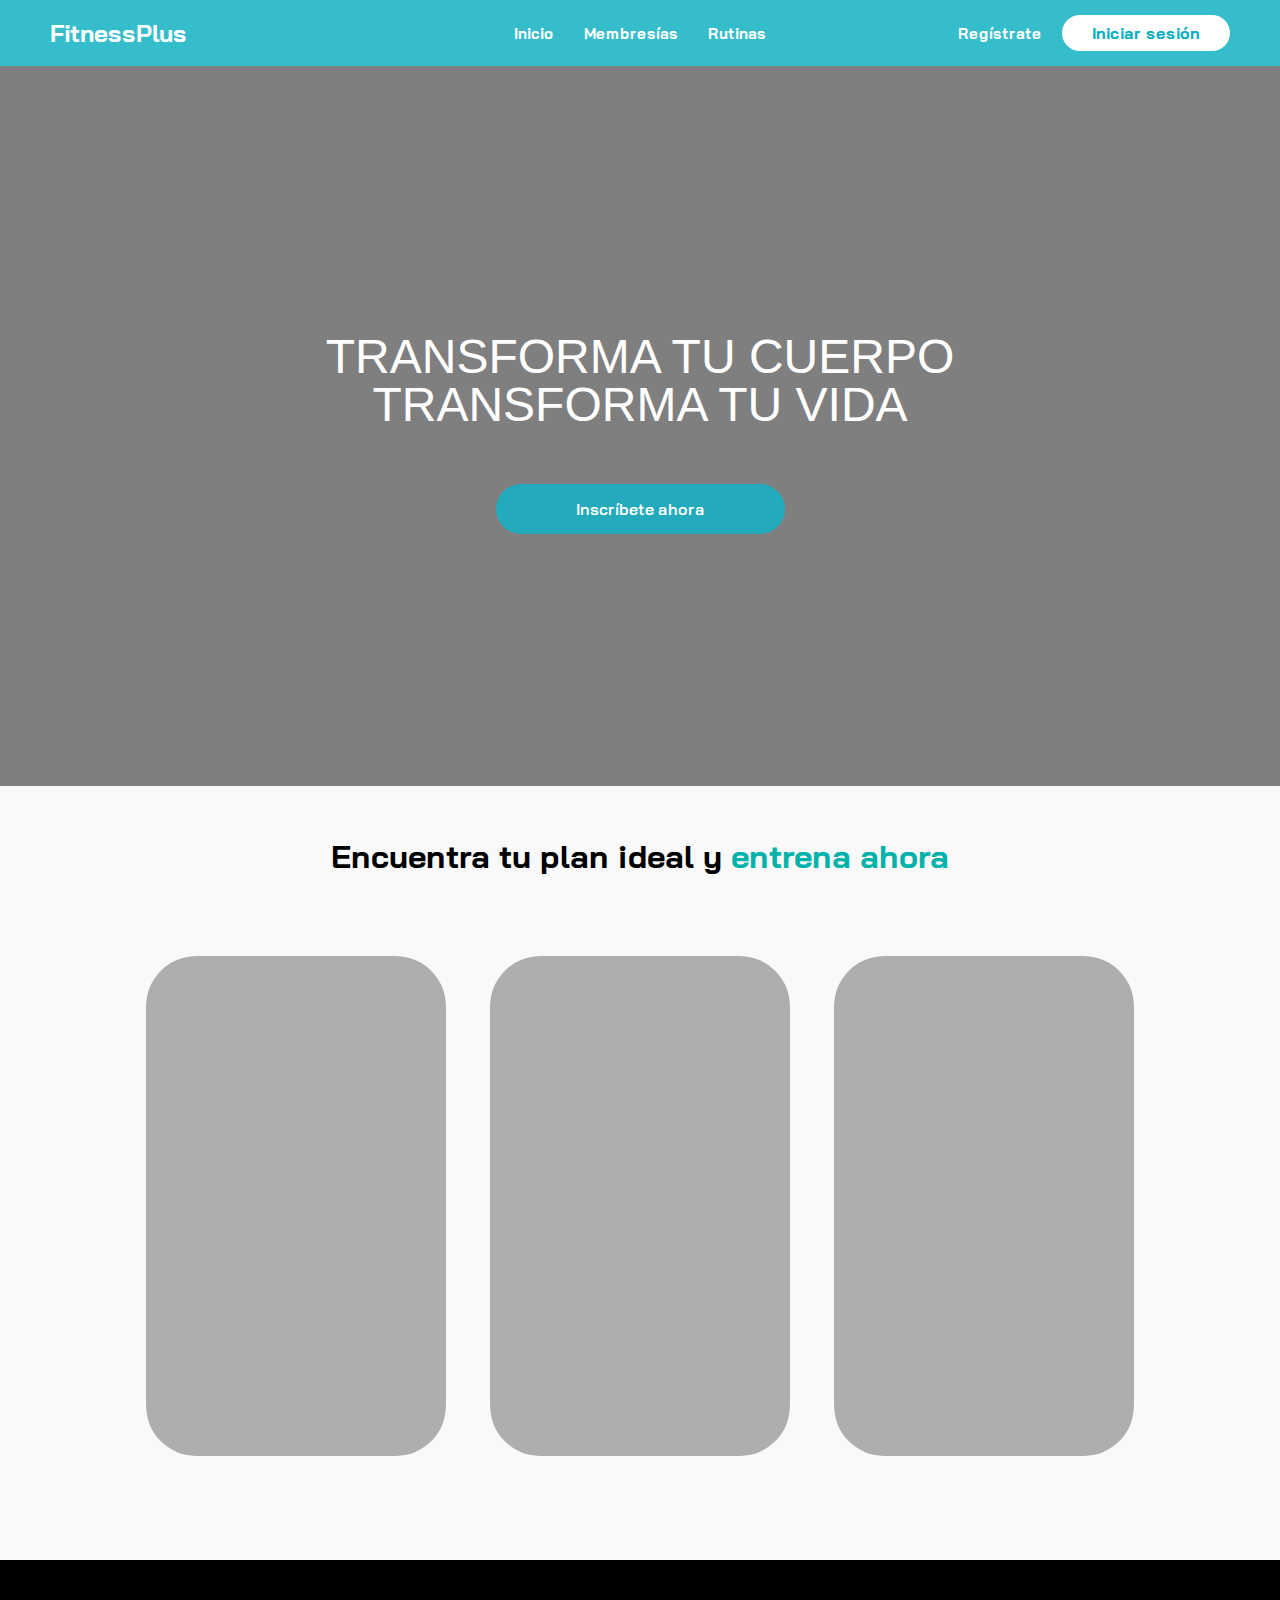
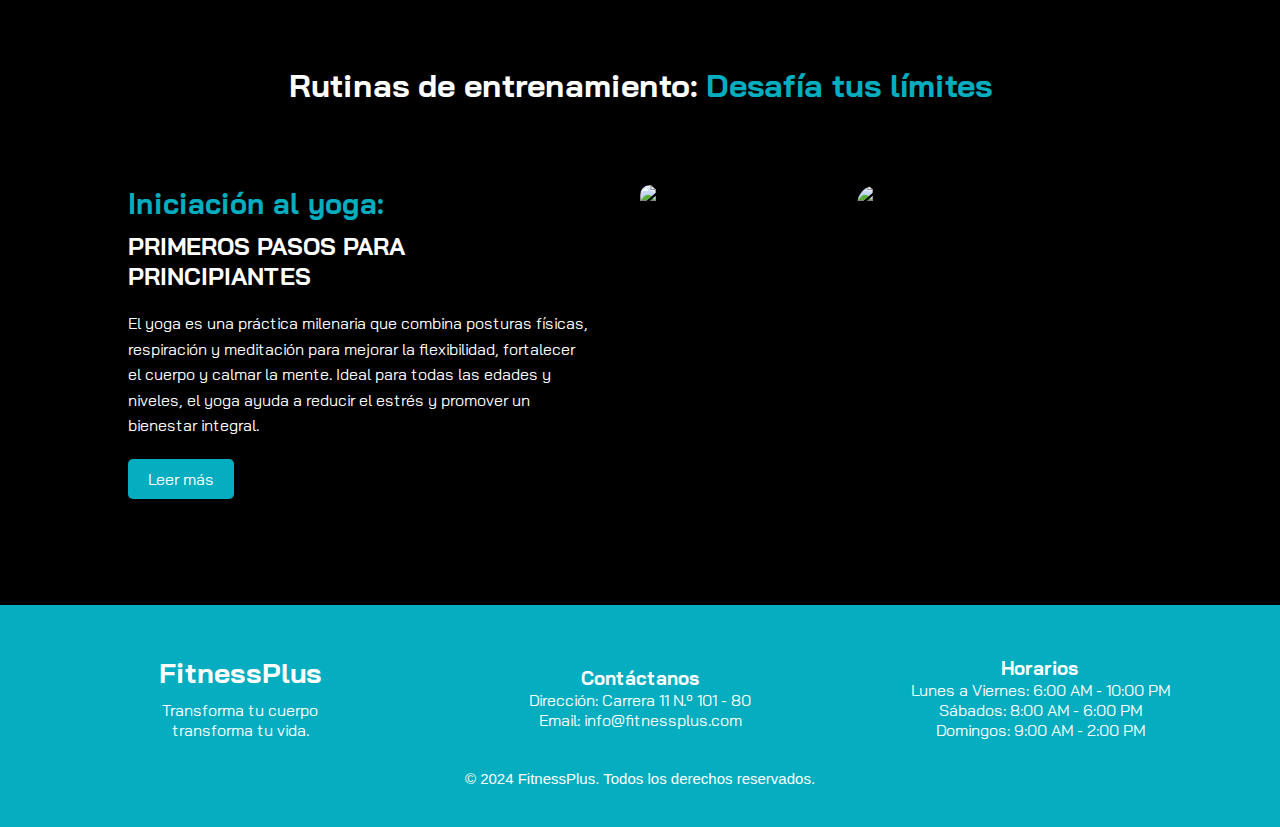
==== index.html @ 7e2fcab8 "Update and rename Index.html to index.html" ====
<!DOCTYPE html>
<html lang="es">
<head>
    <meta charset="UTF-8">
    <meta name="viewport" content="width=device-width, initial-scale=1.0">
    <title>Navegación</title>
    <link rel="stylesheet" href="styles.css">
    <link href="https://fonts.googleapis.com/css2?family=Bai+Jamjuree:wght@400;500;600;700&display=swap" rel="stylesheet">
    <link href="https://fonts.googleapis.com/css2?family=Bangers&display=swap" rel="stylesheet">
    <link href="https://fonts.googleapis.com/css2?family=Jura:wght@400;700&display=swap" rel="stylesheet">
    <link href="https://fonts.googleapis.com/css2?family=Audiowide&display=swap" rel="stylesheet">

</head>
<body>
    <header>
        <nav class="navbar">
            <div class="logo">FitnessPlus</div>
            <ul class="nav-links">
                <li><a href="#">Inicio</a></li>
                <li><a href="#">Membresías</a></li>
                <li><a href="#">Rutinas</a></li>
            </ul>
            <div class="auth-buttons">
                <a href="#" class="register">Regístrate</a>
                <a href="#" class="login">Iniciar sesión</a>
            </div>
        </nav>
    </header>

    <section class="banner">
        <div class="banner-content">
            <h1>Transforma tu cuerpo <br> Transforma tu vida</h1> 
            <a href="#" class="cta-button">Inscríbete ahora</a>
        </div>
    </section>

    <section class="planes">
        <div class="planes-content">

            <h1>Encuentra tu plan ideal y <span class="cta-text">entrena ahora</span></h1>
            
            <div class="service-item basico">
                <h3>Basico</h3>
                <h2 class="sub-title">Principiantes</span></h2>
                <h4 class="price">$55.000 <br><span class="old-price">$65.000</span></h4>
                <p>
                    Acceso económico y sin contrato a las áreas principales del gimnasio 
                    durante horas no pico, con clases grupales básicas y una evaluación inicial. 
                    Ideal para principiantes o quienes entrenan ocasionalmente.
                </p>
                <ul>
                    <li>Acceso a todas las áreas del gimnasio durante horas no pico.</li>
                    <li>Clases grupales básicas (como cardio, yoga y pilates).</li>
                    <li>Evaluación física inicial y asesoramiento básico sobre ejercicios.</li>
                </ul>
            </div>

                <!-- Plan Intermedio -->
            <div class="service-item intermedio">
                <h3>Estandar</h3>
                <h2 class="sub-title">Intermedio</h2>
                <h4 class="price">$65.000 <br><span class="old-price">$75.000</span></h4>
                <p>
                    Membresía de medio término con acceso total al gimnasio, clases grupales ilimitadas
                    y entrenamiento personal mensual. Perfecto para quienes buscan un compromiso regular
                    y apoyo adicional.
                </p>
                <ul>
                    <li>Acceso completo al gimnasio en cualquier horario.</li>
                    <li>Clases grupales ilimitadas.</li>
                    <li>Dos sesiones de entrenamiento personal al mes.</li>
                    <li>Acceso a la app del gimnasio con funciones premium (seguimiento avanzado, videos de entrenamientos).</li>
                </ul>
            </div>

            <!-- Plan Avanzado -->
            <div class="service-item avanzado">
                <h3>Premium</h3>
                <h2 class="sub-title">Avanzado</h2>
                <h4 class="price">$75.000 <br><span class="old-price">$85.000</span></h4>
                <p>
                    Acceso VIP con todos los beneficios: entrenamiento personal ilimitado, evaluaciones 
                    físicas trimestrales, clases prioritarias, y descuentos exclusivos. Ideal para quienes 
                    entrenan intensivamente y desean un soporte completo.
                </p>
                <ul>
                    <li>Acceso a zonas premium y área VIP del gimnasio.</li>
                    <li>Clases grupales ilimitadas con acceso prioritario.</li>
                    <li>Entrenamiento personal ilimitado.</li>
                    <li>Invitaciones gratuitas (fines de semana).</li>
                    <li>Acceso a todas las funciones de la app.</li>
                </ul>
            </div>
        </div>
    </section>

    <section class="entrenamiento">
        <h1>Rutinas de entrenamiento: <span>Desafía tus límites</span></h1>
        <div class="contenido">
            <div class="texto">
                <h2>Iniciación al yoga:</h2>
                <h3>PRIMEROS PASOS PARA PRINCIPIANTES</h3>
                <p>
                    El yoga es una práctica milenaria que combina posturas físicas, 
                    respiración y meditación para mejorar la flexibilidad, 
                    fortalecer el cuerpo y calmar la mente. Ideal para todas las edades y niveles, 
                    el yoga ayuda a reducir el estrés y promover un bienestar integral.
                </p>
                <a href="#" class="boton">Leer más</a>
            </div>
            <div class="imagenes">
                <img src="images/Yoga3.avif" alt="Mujer practicando yoga">
                <img src="images/Mujerejer.avif" alt="Grupo practicando ejercicios">
            </div>
        </div>
    </section>

    <!-- Footer -->
    
    <footer>
        <div class="footer-container">
            <div class="footer-logo">
                <h1>FitnessPlus</h1>
                <p>Transforma tu cuerpo <br> transforma tu vida.</p>
            </div>
            <div class="footer-contact">
                <h3>Contáctanos</h3>
                <p>Dirección: Carrera 11 N.º 101 - 80</p>
                <p>Email: <a href="mailto:[Correo de contacto]">info@fitnessplus.com</a></p>
            </div>
            <div class="footer-hours">
                <h3>Horarios</h3>
                <p>Lunes a Viernes: 6:00 AM - 10:00 PM</p>
                <p>Sábados: 8:00 AM - 6:00 PM</p>
                <p>Domingos: 9:00 AM - 2:00 PM</p>
            </div>
        </div>
        <div class="footer-bottom">
            <p>&copy; 2024 FitnessPlus. Todos los derechos reservados.</p>
        </div>
    </footer>
    
    
</body>
</html>
---- styles.css ----
* {
    margin: 0;
    padding: 0;
    box-sizing: border-box;
}


body {
    font-family: 'Bai Jamjuree', sans-serif;
    background-color: #ffffff;
}

.navbar {
    display: flex;
    justify-content: space-between;
    align-items: center;
    background-color: rgba(4, 173, 191, 0.8); /* Fondo semi-transparente */
    padding: 15px 50px; /* Ajustado para pantallas más pequeñas */
    color: white;
    position: relative; /* o absolute/fixed si es necesario */
    z-index: 3; /* Asegúrate de que este número sea mayor que el del banner */
    font-weight: bold;
}

.logo {
    font-size: 24px;
    font-weight: bold;
    flex: 1; /* Para alinear el logo a la izquierda */
}

.nav-links {
    display: flex;
    list-style: none;
    justify-content: center;
    flex: 2; /* Ocupa el espacio central */
}

.nav-links li {
    margin: 0 15px;
}

.register,
.nav-links a {
    text-decoration: none;
    color: white;
    font-size: 15px;
    display: flex;
    align-items: center;
    height: 100%; /* Asegura que el texto esté alineado verticalmente */
}

.register:hover,
.nav-links a:hover {
    color: #0000007c;
}

.auth-buttons {
    display: flex;
    gap: 20px;
    flex: 1;
    justify-content: flex-end;
    align-items: center; /* Alinea verticalmente los botones */
}

.login {
    padding: 8px 30px;
    background-color: white;
    color: #04ADBF;
    border-radius: 40px;
    text-decoration: none;
    font-weight: bold;
    transition: background-color 0.3s ease;
    white-space: nowrap; /* Evita que el texto se divida */
    display: inline-flex; /* Flexbox para mejor alineación del contenido */
    align-items: center; /* Asegura que el texto dentro del botón esté centrado verticalmente */
    justify-content: center; /* Asegura que el contenido dentro del botón esté centrado */
}

.login:hover {
    background-color: #D9D9D9;
    color: white;
}

@font-face {
    font-family: 'Nico Moji';
    src: url('Fonts/NicoMoji-Regular.ttf') format('truetype');
    font-weight: Regular;
    font-style: Regular;
}

.banner {
    background-image: url('images/Banner.jpg');
    background-size: cover;
    background-position: center;
    height: 80vh; /* Ajusta la altura a lo que prefieras */
    display: flex;
    justify-content: center;
    align-items: center;
    text-align: center;
    color: white;
    position: relative;
    z-index: 1; /* Mantén este índice z bajo */
}

.banner::before {
    content: '';
    position: absolute;
    top: 0;
    left: 0;
    width: 100%;
    height: 100%;
    background-color: rgba(0, 0, 0, 0.5);
    z-index: 2; /* Este valor debe ser menor que el del header */
}


.banner-content {
    position: relative;
    z-index: 2; /* Asegura que el contenido esté por encima del filtro oscuro */
}

.banner h1 {
    font-family: 'Nico Moji', sans-serif;
    font-size: 3em;
    font-weight: normal;
    margin-bottom: 70px; /* Aumenta este valor */
    line-height: 1;
    text-transform: uppercase;
}

.cta-button {
    padding: 15px 80px;
    background-color: #00bbd4b9;
    color: white;
    text-decoration: none;
    font-weight: 600;
    border-radius: 30px;
    transition: background-color 0.3s ease;
    margin-top: 40px; /* Aumenta este valor */
}

.cta-button:hover {
    background-color: #899c9ea9;
}

.cta-text {
    color:  #00bbd4; /* Cambia este valor al color que prefieras */
}
/****************/
.planes {
    padding: 50px 20px;
    background-color: #f9f9f9;
    text-align: center;
}

.planes-content h1 {
    font-size: 2em;
    margin-bottom: 30px;
}

.service-item {
    margin: 50px 20px;
    border-radius: 50px;
    transition: transform 0.3s;
    display: inline-block;
    width: 300px;
    height: 500px;
    overflow: hidden;
    position: relative;
    text-align: left;
    background: #fff;
}

.service-item.basico,
.service-item.intermedio,
.service-item.avanzado {
    background-size: cover;
    background-position: 48% center;
    position: relative;
    overflow: hidden;
    border-radius: 50px;
}

/* Estilos específicos de fondo para cada plan */
.service-item.basico {
    background: url('images/yoga2.webp') no-repeat;
    background-size: cover;
    background-position: 48% center;
    position: relative;
    overflow: hidden;
    border-radius: 50px;

}

.service-item.intermedio {
    background: url('images/Pesas_mujer.jpg') no-repeat;
    background-size: cover;
    background-position: 48% center;
    position: relative;
    overflow: hidden;
    border-radius: 50px;

}

.service-item.avanzado {
    background: url('images/Pesas.jpg') no-repeat;
    background-size: cover;
    background-position: 48% center;
    position: relative;
    overflow: hidden;
    border-radius: 50px;

}

/* Oscurecer fondo al pasar el ratón */
.service-item:before {
    content: "";
    position: absolute;
    top: 0;
    left: 0;
    right: 0;
    bottom: 0;
    background: rgba(0, 0, 0, 0.3); /* Efecto de oscurecimiento */
    border-radius: 50px;
    transition: background 0.3s;
    z-index: 0;
}

/* Mostrar contenido al pasar el ratón */
.service-item:hover:before {
    background: rgba(0, 0, 0, 0.6); /* Mayor oscurecimiento al hover */
}

.service-item * {
    position: relative;
    z-index: 1;
    opacity: 0;
    transition: opacity 0.3s;
}

/* Mostrar contenido al pasar el ratón */
.service-item:hover * {
    opacity: 1;
}

.service-item h3 {
    font-family: 'Nico Moji', sans-serif;
    font-weight: normal;
    font-size: 2.5em;
    margin: 40px;
    color: rgb(4, 172, 191);
}

.service-item.intermedio h3 {
    font-size: 2em;
}

.service-item .sub-title {
    font-family: 'Jura', sans-serif;
    font-weight: normal;
    font-size: 1em;
    color: #ffffff;
    margin: -50px;
    margin-left: 43px;
}

.service-item .price {
    font-family: 'Audiowide', sans-serif;
    font-size: 2em;
    font-weight: normal;
    color: #fff;
    margin-left: 105px;
    margin-top: 60px;
    display: flex;
    align-items: flex-end;
}

.service-item .old-price {
    text-decoration: line-through;
    color: rgb(4, 172, 191);
    font-weight: normal;
    font-size: 0.5em;
    margin-bottom: -15px;
    margin-left: -80px;
}

.service-item p {
    font-size: 12px;
    color: #fff;
    text-align: justify;
    margin-left: 40px;
    margin-top: 30px;
    margin-right: 35px;
}

.service-item ul {
    font-size: 12px;
    color: #fff;
    text-align: justify;
    margin-left: 52px;
    margin-top: 15px;
    margin-right: 35px;
}

.service-item ul li {
    list-style: disc;
    margin: 5px 0;
    color: #fff;
}

.service-item:hover {
    transform: scale(1.05);
}

.cta-text {
    color: #00b2a9;
    font-weight: bold;
}
/* Sección de entrenamiento */
.entrenamiento {
    width: 100vw; /* Abarca todo el ancho de la pantalla */
    margin: 0 auto; /* Centra la sección si se redimensiona */
    text-align: center;
    background-color: #000000; /* Fondo negro solo para esta sección */
    padding: 100px 0; /* Añadir padding para más altura */
    box-sizing: border-box; /* Incluir el padding en el ancho total */
}

.entrenamiento h1 {
    font-size: 2em; /* Aumentado tamaño de la fuente */
    color: #ffffff;
    margin: 5px 0 80px; /* Reducido margen superior a 5px */
}

.entrenamiento h1 span {
    color: #04ADBF;
}

.contenido {
    display: flex;
    justify-content: space-between;
    align-items: flex-start; /* Alinear al inicio para que las imágenes se alineen correctamente */
    width: 80%; /* Limitar el contenido al 80% del ancho */
    margin: 0 auto; /* Centrar el contenido dentro de la sección */
    flex-wrap: wrap; /* Para ajustar los elementos en pantallas más pequeñas */
}

.texto {
    width: 45%;
    text-align: left;
}

.texto h2 {
    font-size: 1.8em; /* Aumentado tamaño de la fuente */
    color: #04ADBF;
}

.texto h3 {
    font-size: 1.5em; /* Aumentado tamaño de la fuente */
    color: #ffffff;
    margin: 10px 0;
}

.texto p {
    margin: 20px 0;
    line-height: 1.6;
    color: #ffffff;
}

.boton {
    display: inline-block;
    background-color: #04ADBF;
    color: white;
    padding: 10px 20px;
    text-decoration: none;
    border-radius: 5px;
}

.boton:hover {
    background-color: #028C99; /* Cambia el color de fondo al pasar el mouse */
}

.imagenes {
    width: 50%;
    display: flex;
    gap: 10px; /* Espacio entre las imágenes */
}

.imagenes img:first-child {
    width: 70%; /* Primera imagen será más pequeña */
    height: auto; /* Mantiene la proporción de la imagen */
    border-radius: 10px;
    object-fit: cover; /* Mantiene la proporción y recorta si es necesario */
}

.imagenes img:last-child {
    width: 100%; /* Segunda imagen ocupará todo el ancho disponible */
    height: 300px; /* Aumentado tamaño de la imagen de corte */
    margin-bottom: 20px; /* Añadir margen inferior */
    border-radius: 20px; /* Redondear bordes de la segunda imagen */
    object-fit: cover; /* Recorta la imagen si es necesario */
}


/* Footer */

footer {
    background-color: #04ADBF;
    color: #ffffff;
    padding: 40px 20px;
    text-align: center;
    font-family: 'Helvetica Neue', sans-serif;
}

.footer-container {
    display: flex;
    justify-content: center; /* Centra todos los elementos en horizontal */
    align-items: center; /* Alinea los elementos verticalmente */
    max-width: 1200px;
    margin: 0 auto; /* Mantiene el footer centrado dentro de su contenedor */
    flex-wrap: wrap; /* Permite que los elementos se ajusten en varias filas si es necesario */
}

.footer-logo, .footer-contact, .footer-hours {
    flex: 1 1 300px; /* Se ajusta para que cada sección ocupe espacio igual y flexible */
    margin: 10px;
    font-family: 'Bai Jamjuree', sans-serif;
    text-align: center; /* Centra el texto dentro de cada sección */
}

.footer-logo h1 {
    font-size: 28px;
    margin-bottom: 10px;
}

.footer-logo h3 {
    margin-top: 100px;
}

.footer-contact a {
    color: #ffffff;
    text-decoration: none;
}

.footer-contact a:hover {
    text-decoration: underline;
}

.footer-bottom {
    margin-top: 20px;
    font-size: 15px;
    text-align: center;
}

.footer-bottom p {
    margin: 0px;
}
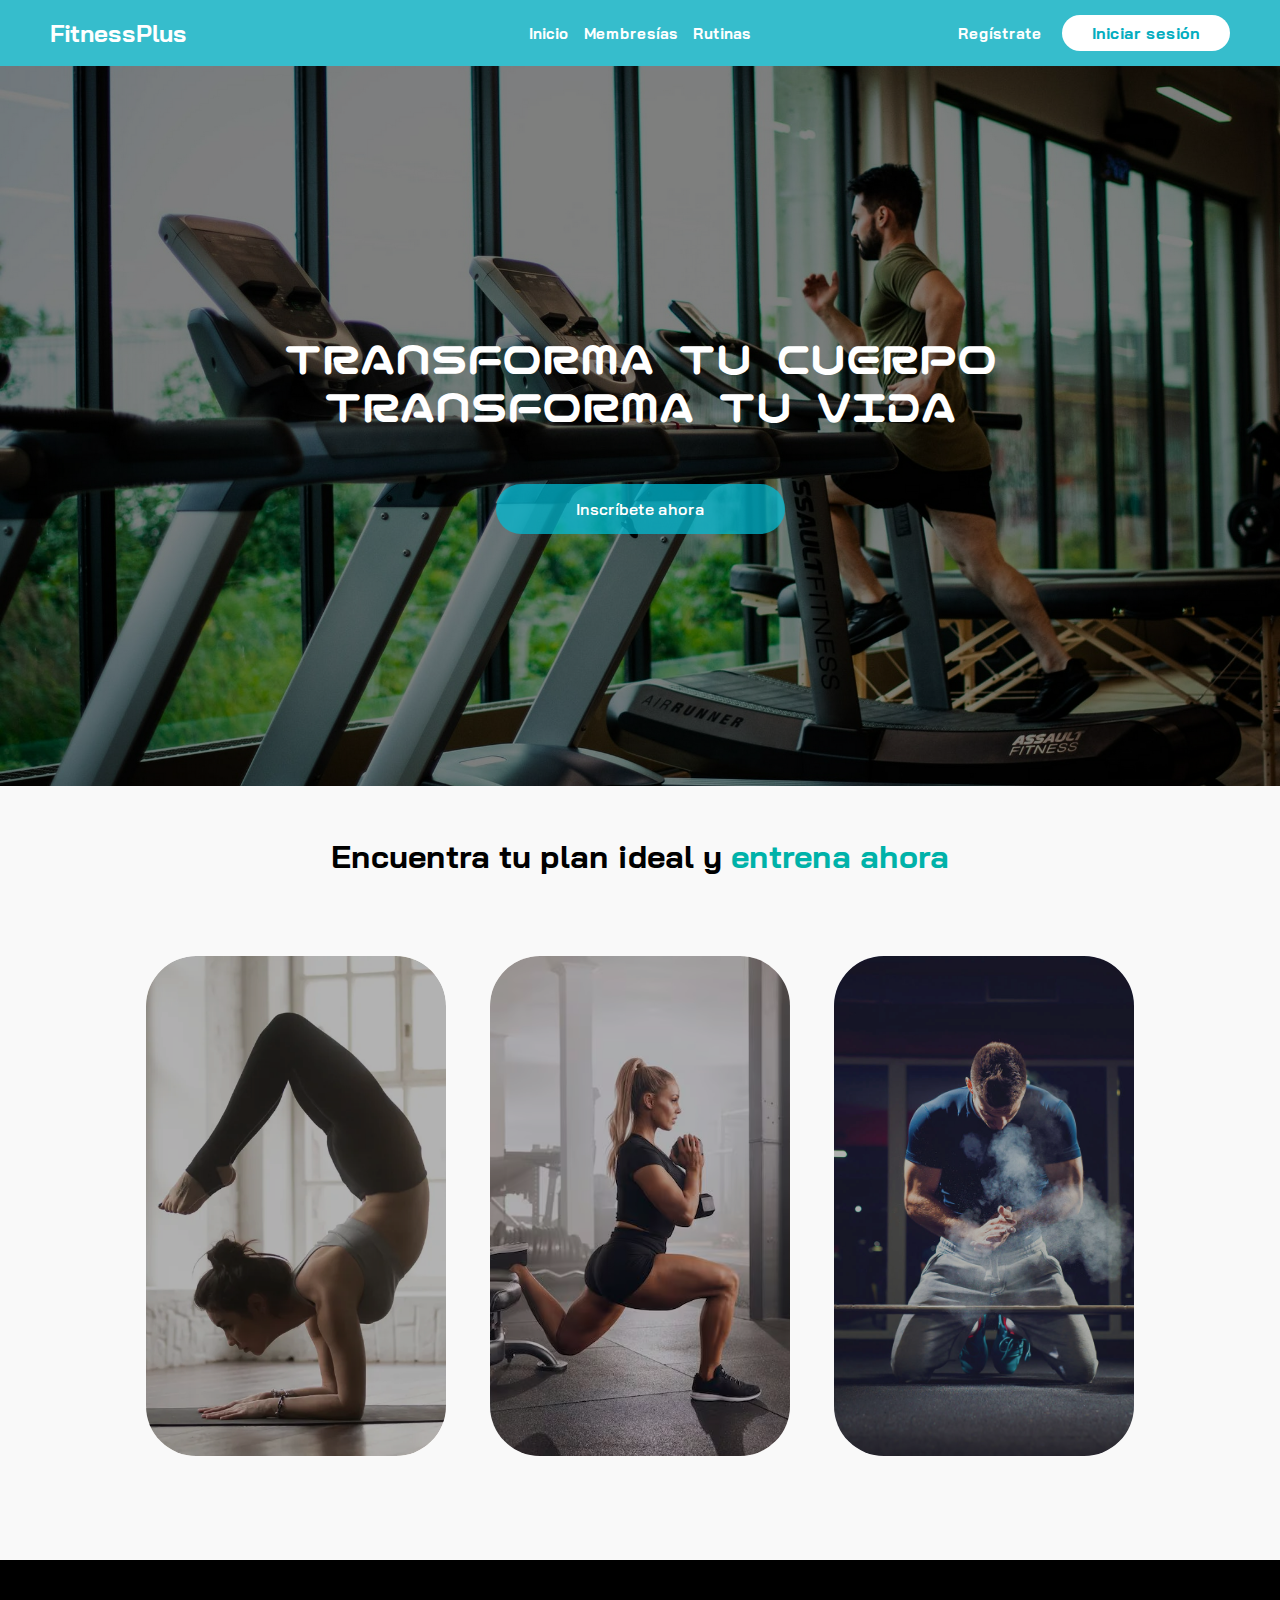
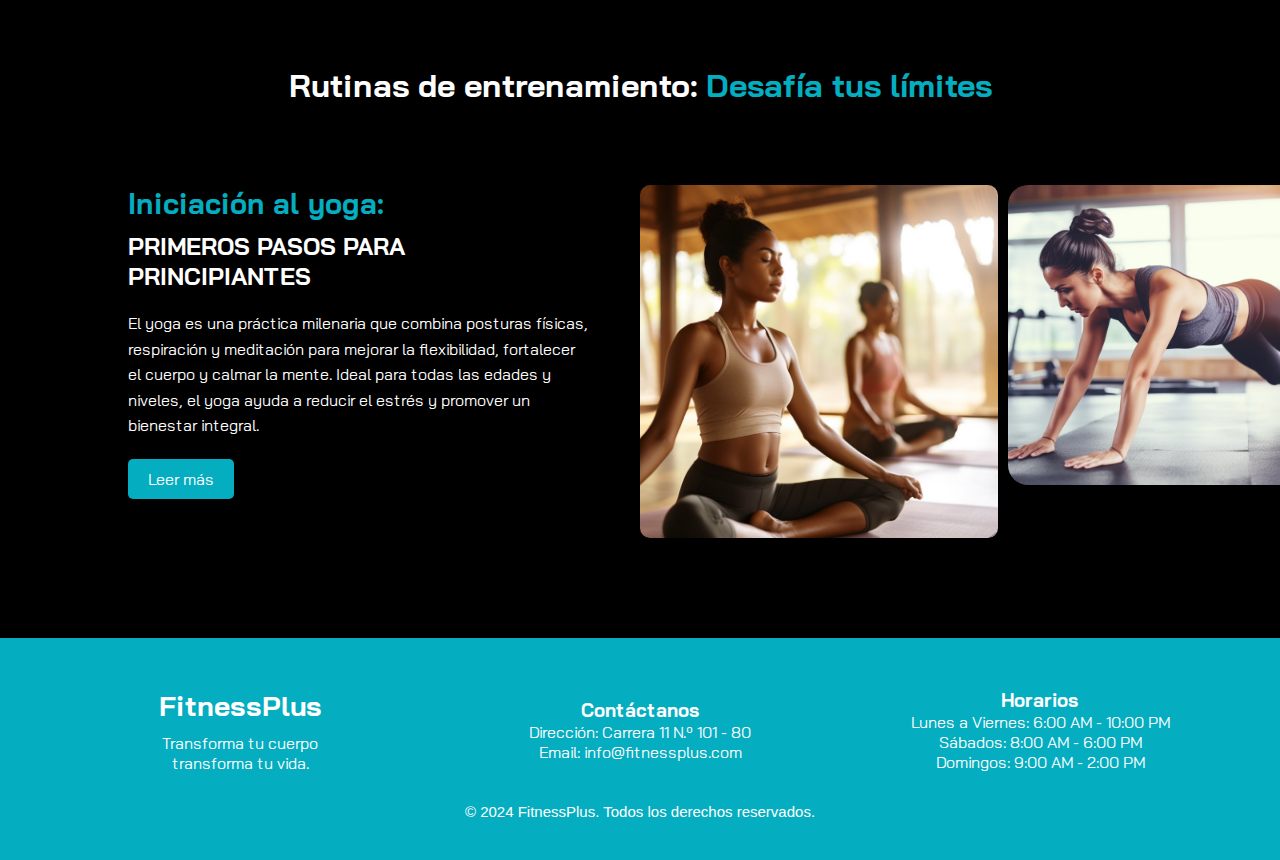
==== commit 27234e27: "Add files via upload" ====
--- a/index.html
+++ b/index.html
@@ -17,12 +17,12 @@
             <div class="logo">FitnessPlus</div>
             <ul class="nav-links">
                 <li><a href="#">Inicio</a></li>
-                <li><a href="#">Membresías</a></li>
-                <li><a href="#">Rutinas</a></li>
+                <a href="#Membresías">Membresías</a>
+                <li><a href="#Rutinas">Rutinas</a></li>
             </ul>
             <div class="auth-buttons">
-                <a href="#" class="register">Regístrate</a>
-                <a href="#" class="login">Iniciar sesión</a>
+                <a href="registro.html" class="register">Regístrate</a>
+                <a href="login.html" class="login">Iniciar sesión</a>
             </div>
         </nav>
     </header>
@@ -35,7 +35,7 @@
     </section>
 
     <section class="planes">
-        <div class="planes-content">
+        <div id="Membresías" class="planes-content">
 
             <h1>Encuentra tu plan ideal y <span class="cta-text">entrena ahora</span></h1>
             
@@ -94,7 +94,7 @@
         </div>
     </section>
 
-    <section class="entrenamiento">
+    <section id="Rutinas" class="entrenamiento">
         <h1>Rutinas de entrenamiento: <span>Desafía tus límites</span></h1>
         <div class="contenido">
             <div class="texto">
--- a/styles.css
+++ b/styles.css
@@ -83,7 +83,7 @@
 
 @font-face {
     font-family: 'Nico Moji';
-    src: url('Fonts/NicoMoji-Regular.ttf') format('truetype');
+    src: url('fonts/NicoMoji-Regular.ttf') format('truetype');
     font-weight: Regular;
     font-style: Regular;
 }
